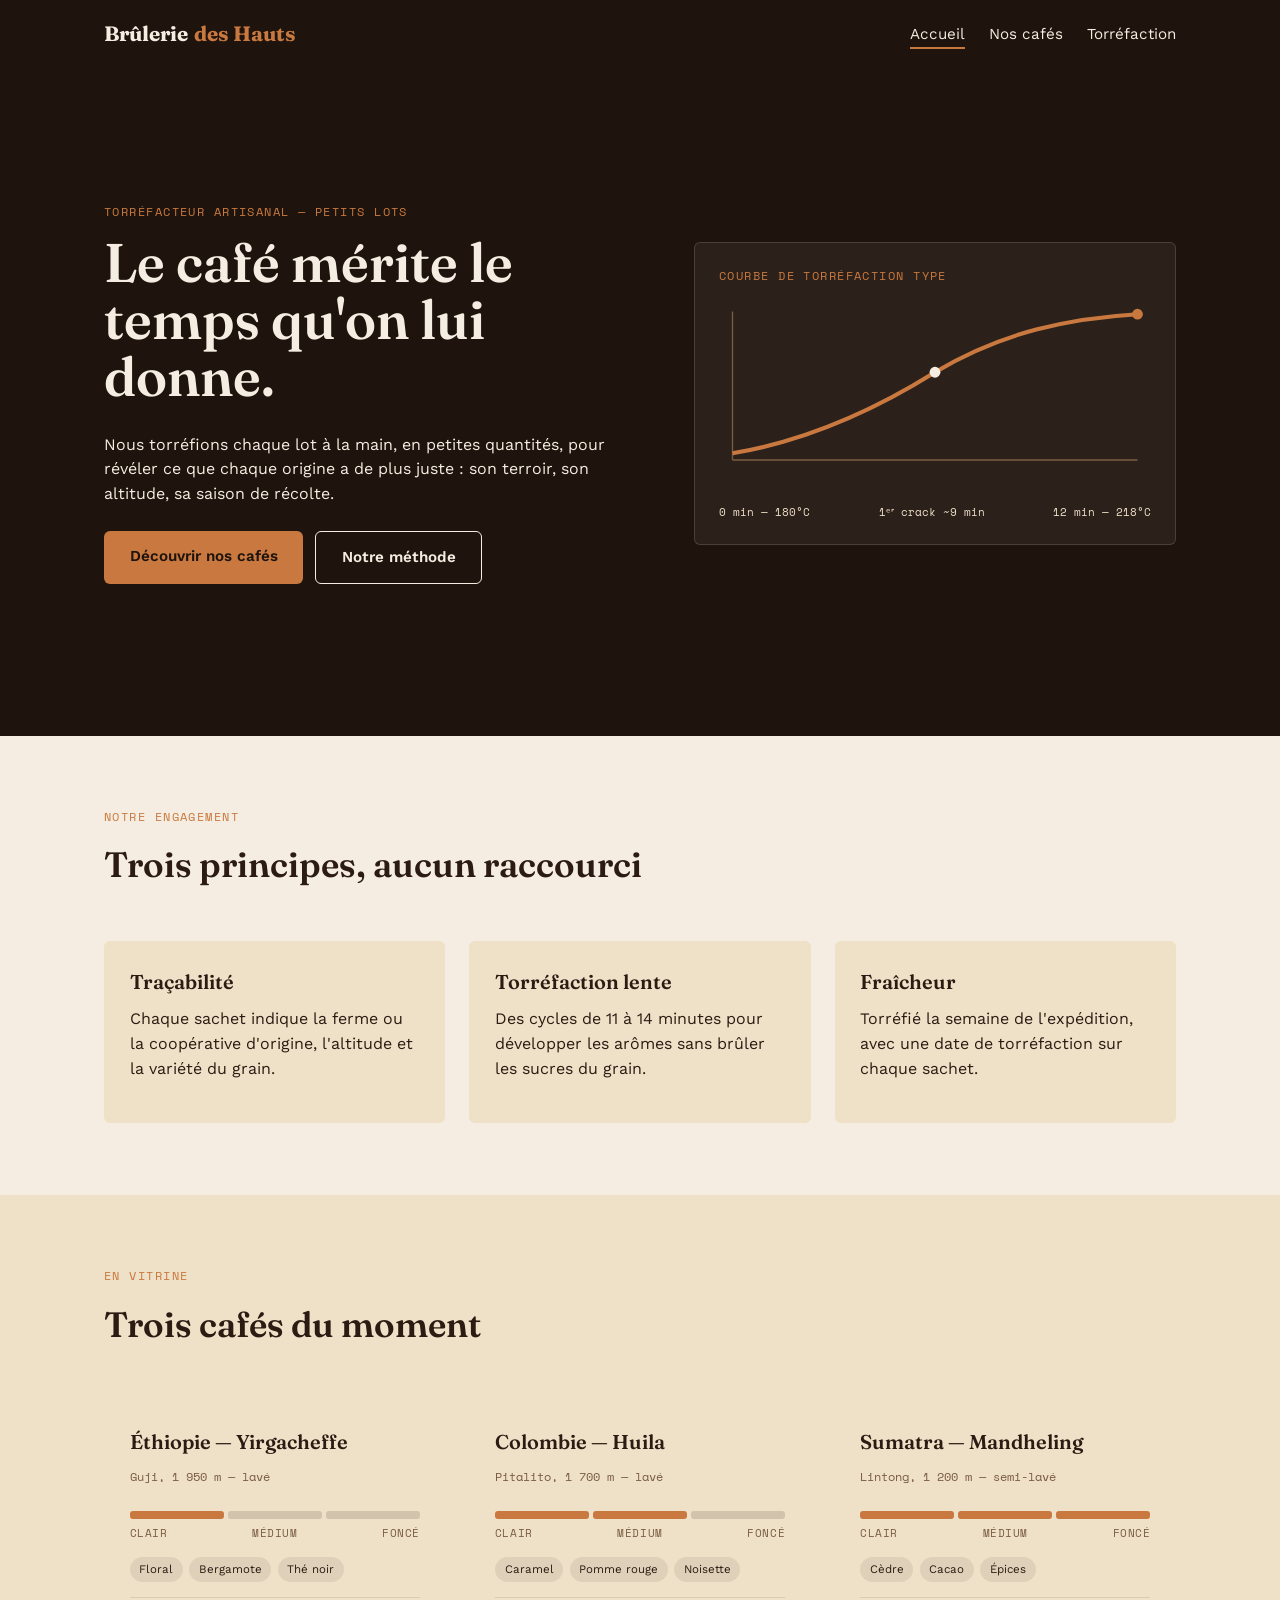
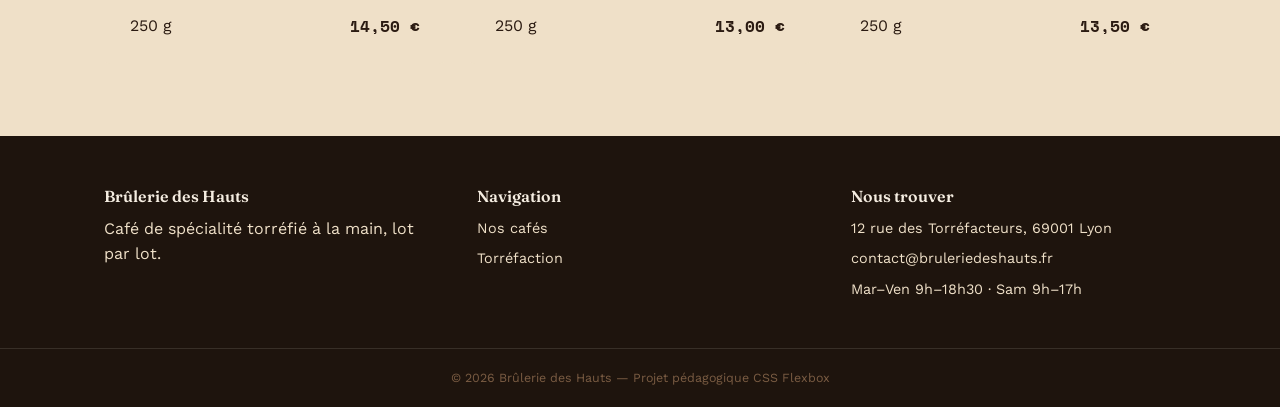
==== index.html @ 4fbc8ac4 "Add files via upload Ajout du site flex" ====
<!DOCTYPE html>
<html lang="fr">
<head>
<meta charset="UTF-8">
<meta name="viewport" content="width=device-width, initial-scale=1.0">
<title>Brûlerie des Hauts — Café torréfié artisanalement</title>
<link rel="stylesheet" href="style.css">
</head>
<body>

<header class="site-header">
  <nav class="nav-bar">
    <a href="index.html" class="logo">Brûlerie <span>des Hauts</span></a>
    <button class="nav-toggle" aria-label="Ouvrir le menu" aria-expanded="false">☰ Menu</button>
    <ul class="nav-links">
      <li><a href="index.html" aria-current="page">Accueil</a></li>
      <li><a href="cafes.html">Nos cafés</a></li>
      <li><a href="torrefaction.html">Torréfaction</a></li>
    </ul>
  </nav>
</header>

<section class="hero">
  <div class="hero-inner">
    <div class="hero-text">
      <p class="eyebrow">Torréfacteur artisanal — petits lots</p>
      <h1>Le café mérite le temps qu'on lui donne.</h1>
      <p>Nous torréfions chaque lot à la main, en petites quantités, pour révéler ce que chaque origine a de plus juste : son terroir, son altitude, sa saison de récolte.</p>
      <div class="hero-actions">
        <a href="cafes.html" class="btn btn-primary">Découvrir nos cafés</a>
        <a href="torrefaction.html" class="btn btn-outline">Notre méthode</a>
      </div>
    </div>
    <div class="hero-visual">
      <div class="roast-curve-card">
        <p class="eyebrow">Courbe de torréfaction type</p>
        <svg viewBox="0 0 320 140" fill="none">
          <line x1="10" y1="120" x2="310" y2="120" stroke="#7A5C43" stroke-width="1"/>
          <line x1="10" y1="10" x2="10" y2="120" stroke="#7A5C43" stroke-width="1"/>
          <path d="M10,115 C 70,105 120,80 160,55 C 210,25 260,15 310,12"
                stroke="#C9793F" stroke-width="3" fill="none"/>
          <circle cx="160" cy="55" r="4" fill="#F5EDE1"/>
          <circle cx="310" cy="12" r="4" fill="#C9793F"/>
        </svg>
        <div class="roast-curve-legend">
          <span>0 min — 180°C</span>
          <span>1ᵉʳ crack ~9 min</span>
          <span>12 min — 218°C</span>
        </div>
      </div>
    </div>
  </div>
</section>

<section>
  <div class="container">
    <div class="section-head">
      <p class="eyebrow">Notre engagement</p>
      <h2>Trois principes, aucun raccourci</h2>
    </div>
    <div class="card-row">
      <div class="card">
        <h3>Traçabilité</h3>
        <p>Chaque sachet indique la ferme ou la coopérative d'origine, l'altitude et la variété du grain.</p>
      </div>
      <div class="card">
        <h3>Torréfaction lente</h3>
        <p>Des cycles de 11 à 14 minutes pour développer les arômes sans brûler les sucres du grain.</p>
      </div>
      <div class="card">
        <h3>Fraîcheur</h3>
        <p>Torréfié la semaine de l'expédition, avec une date de torréfaction sur chaque sachet.</p>
      </div>
    </div>
  </div>
</section>

<section style="background: var(--cream-soft);">
  <div class="container">
    <div class="section-head">
      <p class="eyebrow">En vitrine</p>
      <h2>Trois cafés du moment</h2>
    </div>
    <div class="card-row">
      <div class="coffee-card">
        <h3>Éthiopie — Yirgacheffe</h3>
        <p class="coffee-origin">Guji, 1 950 m — lavé</p>
        <div class="roast-gauge">
          <div class="seg filled"></div><div class="seg"></div><div class="seg"></div>
        </div>
        <div class="roast-gauge-labels"><span>Clair</span><span>Médium</span><span>Foncé</span></div>
        <div class="tag-row">
          <span class="tag">Floral</span><span class="tag">Bergamote</span><span class="tag">Thé noir</span>
        </div>
        <div class="coffee-footer"><span>250 g</span><span class="coffee-price">14,50 €</span></div>
      </div>
      <div class="coffee-card">
        <h3>Colombie — Huila</h3>
        <p class="coffee-origin">Pitalito, 1 700 m — lavé</p>
        <div class="roast-gauge">
          <div class="seg filled"></div><div class="seg filled"></div><div class="seg"></div>
        </div>
        <div class="roast-gauge-labels"><span>Clair</span><span>Médium</span><span>Foncé</span></div>
        <div class="tag-row">
          <span class="tag">Caramel</span><span class="tag">Pomme rouge</span><span class="tag">Noisette</span>
        </div>
        <div class="coffee-footer"><span>250 g</span><span class="coffee-price">13,00 €</span></div>
      </div>
      <div class="coffee-card">
        <h3>Sumatra — Mandheling</h3>
        <p class="coffee-origin">Lintong, 1 200 m — semi-lavé</p>
        <div class="roast-gauge">
          <div class="seg filled"></div><div class="seg filled"></div><div class="seg filled"></div>
        </div>
        <div class="roast-gauge-labels"><span>Clair</span><span>Médium</span><span>Foncé</span></div>
        <div class="tag-row">
          <span class="tag">Cèdre</span><span class="tag">Cacao</span><span class="tag">Épices</span>
        </div>
        <div class="coffee-footer"><span>250 g</span><span class="coffee-price">13,50 €</span></div>
      </div>
    </div>
  </div>
</section>

<footer class="site-footer">
  <div class="footer-inner">
    <div class="footer-col">
      <h3>Brûlerie des Hauts</h3>
      <p>Café de spécialité torréfié à la main, lot par lot.</p>
    </div>
    <div class="footer-col">
      <h3>Navigation</h3>
      <ul>
        <li><a href="cafes.html">Nos cafés</a></li>
        <li><a href="torrefaction.html">Torréfaction</a></li>
      </ul>
    </div>
    <div class="footer-col">
      <h3>Nous trouver</h3>
      <ul>
        <li>12 rue des Torréfacteurs, 69001 Lyon</li>
        <li>contact@bruleriedeshauts.fr</li>
        <li>Mar–Ven 9h–18h30 · Sam 9h–17h</li>
      </ul>
    </div>
  </div>
  <div class="footer-bottom">© 2026 Brûlerie des Hauts — Projet pédagogique CSS Flexbox</div>
</footer>

<script src="script.js"></script>
</body>
</html>
---- style.css ----
/* =========================================================
   BRÛLERIE DES HAUTS — style.css
   Site vitrine responsive construit avec Flexbox
   ========================================================= */

@import url('https://fonts.googleapis.com/css2?family=Fraunces:opsz,wght@9..144,400;9..144,600;9..144,700&family=Work+Sans:wght@400;500;600&family=Space+Mono:wght@400;700&display=swap');

:root {
  /* Palette */
  --bg-espresso: #1E140D;   /* fond sombre, sections "café" */
  --bg-cream: #F5EDE1;      /* fond clair principal */
  --cream-soft: #EFE0C8;    /* fond clair secondaire (cartes) */
  --accent-amber: #C9793F;  /* accent torréfaction */
  --brown-mid: #7A5C43;     /* texte secondaire / bordures */
  --text-dark: #2B1B12;     /* texte sur fond clair */
  --text-light: #F5EDE1;    /* texte sur fond sombre */

  --font-display: 'Fraunces', serif;
  --font-body: 'Work Sans', sans-serif;
  --font-mono: 'Space Mono', monospace;

  --radius: 6px;
  --gap-s: 0.75rem;
  --gap-m: 1.5rem;
  --gap-l: 3rem;
}

* { box-sizing: border-box; }

html { scroll-behavior: smooth; }

body {
  margin: 0;
  font-family: var(--font-body);
  color: var(--text-dark);
  background: var(--bg-cream);
  line-height: 1.55;
}

img { max-width: 100%; display: block; }

a { color: inherit; text-decoration: none; }

h1, h2, h3 {
  font-family: var(--font-display);
  margin: 0 0 0.5em 0;
  font-weight: 600;
}

h1 { font-size: clamp(2.2rem, 5vw, 3.4rem); line-height: 1.05; }
h2 { font-size: clamp(1.6rem, 3.5vw, 2.2rem); }
h3 { font-size: 1.25rem; }

p { margin: 0 0 1em 0; }

.eyebrow {
  font-family: var(--font-mono);
  font-size: 0.75rem;
  letter-spacing: 0.12em;
  text-transform: uppercase;
  color: var(--accent-amber);
}

.container {
  max-width: 1120px;
  margin: 0 auto;
  padding: 0 1.5rem;
}

button, .btn {
  font-family: var(--font-body);
  font-weight: 600;
  font-size: 0.95rem;
  cursor: pointer;
  border: none;
  border-radius: var(--radius);
  padding: 0.85rem 1.6rem;
}

.btn-primary {
  background: var(--accent-amber);
  color: var(--bg-espresso);
}
.btn-primary:hover { background: #b4692f; }

.btn-outline {
  background: transparent;
  border: 1.5px solid var(--text-light);
  color: var(--text-light);
}
.btn-outline:hover { background: rgba(245,237,225,0.1); }

/* =========================================================
   1) EN-TÊTE / NAVIGATION
   Flex row : logo à gauche, liens à droite (justify-content).
   En dessous de 640px : passage en colonne (flex-direction).
   ========================================================= */
.site-header {
  background: var(--bg-espresso);
  color: var(--text-light);
  position: sticky;
  top: 0;
  z-index: 10;
}

.nav-bar {
  display: flex;
  align-items: center;
  justify-content: space-between;
  padding: 1.1rem 1.5rem;
  max-width: 1120px;
  margin: 0 auto;
  gap: var(--gap-m);
}

.logo {
  font-family: var(--font-display);
  font-size: 1.3rem;
  font-weight: 700;
  display: flex;
  align-items: baseline;
  gap: 0.4rem;
}
.logo span { color: var(--accent-amber); }

.nav-links {
  display: flex;
  gap: var(--gap-m);
  list-style: none;
  margin: 0;
  padding: 0;
}

.nav-links a {
  font-size: 0.95rem;
  padding: 0.3rem 0;
  border-bottom: 2px solid transparent;
  transition: border-color 0.2s;
}
.nav-links a:hover,
.nav-links a[aria-current="page"] {
  border-bottom-color: var(--accent-amber);
}

.nav-toggle {
  display: none;
  background: transparent;
  border: 1px solid var(--text-light);
  color: var(--text-light);
  padding: 0.4rem 0.7rem;
}

@media (max-width: 640px) {
  .nav-links {
    display: none;
    flex-direction: column;      /* empilement vertical en mobile */
    width: 100%;
    gap: 0;
    padding: 0 1.5rem 1rem;
  }
  .nav-links.open { display: flex; }
  .nav-links a { display: block; padding: 0.6rem 0; }
  .nav-bar { flex-wrap: wrap; }
  .nav-toggle { display: block; }
}

/* =========================================================
   2) HÉRO
   Flex row : texte / visuel côte à côte, puis empilés en colonne.
   ========================================================= */
.hero {
  background: var(--bg-espresso);
  color: var(--text-light);
}

.hero-inner {
  display: flex;
  align-items: center;
  gap: var(--gap-l);
  padding: 4rem 1.5rem 5rem;
  max-width: 1120px;
  margin: 0 auto;
}

.hero-text { flex: 1 1 420px; }
.hero-visual { flex: 1 1 360px; }

.hero-actions {
  display: flex;
  gap: var(--gap-s);
  flex-wrap: wrap;
  margin-top: 1.5rem;
}

@media (max-width: 800px) {
  .hero-inner { flex-direction: column; }
  .hero-visual { order: -1; }
}

/* ---- Courbe de torréfaction (élément signature, en SVG) ---- */
.roast-curve-card {
  background: rgba(245,237,225,0.06);
  border: 1px solid rgba(245,237,225,0.15);
  border-radius: var(--radius);
  padding: 1.5rem;
}
.roast-curve-card svg { width: 100%; height: auto; }
.roast-curve-legend {
  display: flex;
  justify-content: space-between;
  font-family: var(--font-mono);
  font-size: 0.7rem;
  color: var(--cream-soft);
  margin-top: 0.5rem;
}

/* =========================================================
   3) CARTES EN LIGNE SOUPLE (flex-wrap)
   Nombre de colonnes libre : chaque carte a une largeur de base
   et grandit/rétrécit selon l'espace (flex-grow / flex-shrink).
   ========================================================= */
.card-row {
  display: flex;
  flex-wrap: wrap;
  gap: var(--gap-m);
}

.card {
  flex: 1 1 260px;
  background: var(--cream-soft);
  border-radius: var(--radius);
  padding: 1.6rem;
}

.card-dark {
  background: var(--bg-espresso);
  color: var(--text-light);
}

section { padding: 4.5rem 0; }
.section-head { max-width: 640px; margin-bottom: var(--gap-l); }

/* =========================================================
   4) JAUGE DE TORRÉFACTION (élément signature)
   Barre flex divisée en 3 segments égaux (flex:1 chacun) ;
   le segment atteint est mis en avant.
   ========================================================= */
.roast-gauge {
  display: flex;
  gap: 4px;
  margin: 0.75rem 0 0.4rem;
}
.roast-gauge .seg {
  flex: 1;
  height: 8px;
  border-radius: 3px;
  background: rgba(43,27,18,0.15);
}
.roast-gauge .seg.filled { background: var(--accent-amber); }

.roast-gauge-labels {
  display: flex;
  justify-content: space-between;
  font-family: var(--font-mono);
  font-size: 0.68rem;
  color: var(--brown-mid);
  text-transform: uppercase;
  letter-spacing: 0.05em;
}

/* =========================================================
   5) FICHES CAFÉ (page "Nos cafés")
   Flex column à l'intérieur de chaque carte pour empiler
   nom / origine / jauge / notes / prix, avec justify-content
   qui pousse le prix en bas.
   ========================================================= */
.coffee-card {
  flex: 1 1 300px;
  display: flex;
  flex-direction: column;
  background: var(--cream-soft);
  border-radius: var(--radius);
  padding: 1.6rem;
}

.coffee-origin {
  font-family: var(--font-mono);
  font-size: 0.78rem;
  color: var(--brown-mid);
}

.tag-row {
  display: flex;
  flex-wrap: wrap;
  gap: 0.4rem;
  margin: 0.9rem 0;
}
.tag {
  font-size: 0.72rem;
  background: rgba(43,27,18,0.08);
  padding: 0.25rem 0.6rem;
  border-radius: 999px;
}

.coffee-footer {
  margin-top: auto;              /* pousse la ligne prix tout en bas */
  display: flex;
  justify-content: space-between;
  align-items: center;
  padding-top: 1rem;
  border-top: 1px solid rgba(43,27,18,0.1);
}
.coffee-price {
  font-family: var(--font-mono);
  font-weight: 700;
}

/* =========================================================
   6) CHRONOLOGIE DU PROCÉDÉ (page "Torréfaction")
   Flex row de 5 étapes reliées, qui devient une colonne
   sur petit écran.
   ========================================================= */
.timeline {
  display: flex;
  align-items: flex-start;
  gap: var(--gap-s);
}

.timeline-step {
  flex: 1 1 0;
  display: flex;
  flex-direction: column;
  gap: 0.6rem;
  text-align: left;
}

.timeline-num {
  font-family: var(--font-mono);
  font-size: 0.8rem;
  color: var(--accent-amber);
}

.timeline-divider {
  flex: 0 0 auto;
  width: 2.5rem;
  height: 1px;
  background: var(--brown-mid);
  margin-top: 1.4rem;
}

@media (max-width: 900px) {
  .timeline { flex-direction: column; }
  .timeline-divider { width: 1px; height: 1.5rem; margin-left: 0.1rem; }
}

/* =========================================================
   7) PIED DE PAGE
   Flex row : colonnes de liens + mentions, empilé en mobile.
   ========================================================= */
.site-footer {
  background: var(--bg-espresso);
  color: var(--cream-soft);
}

.footer-inner {
  display: flex;
  justify-content: space-between;
  flex-wrap: wrap;
  gap: var(--gap-l);
  padding: 3rem 1.5rem;
  max-width: 1120px;
  margin: 0 auto;
}

.footer-col { flex: 1 1 200px; }
.footer-col h3 { font-size: 1rem; color: var(--text-light); }
.footer-col ul { list-style: none; margin: 0; padding: 0; display: flex; flex-direction: column; gap: 0.5rem; font-size: 0.9rem; }

.footer-bottom {
  border-top: 1px solid rgba(245,237,225,0.12);
  text-align: center;
  font-size: 0.78rem;
  padding: 1.2rem;
  color: var(--brown-mid);
}
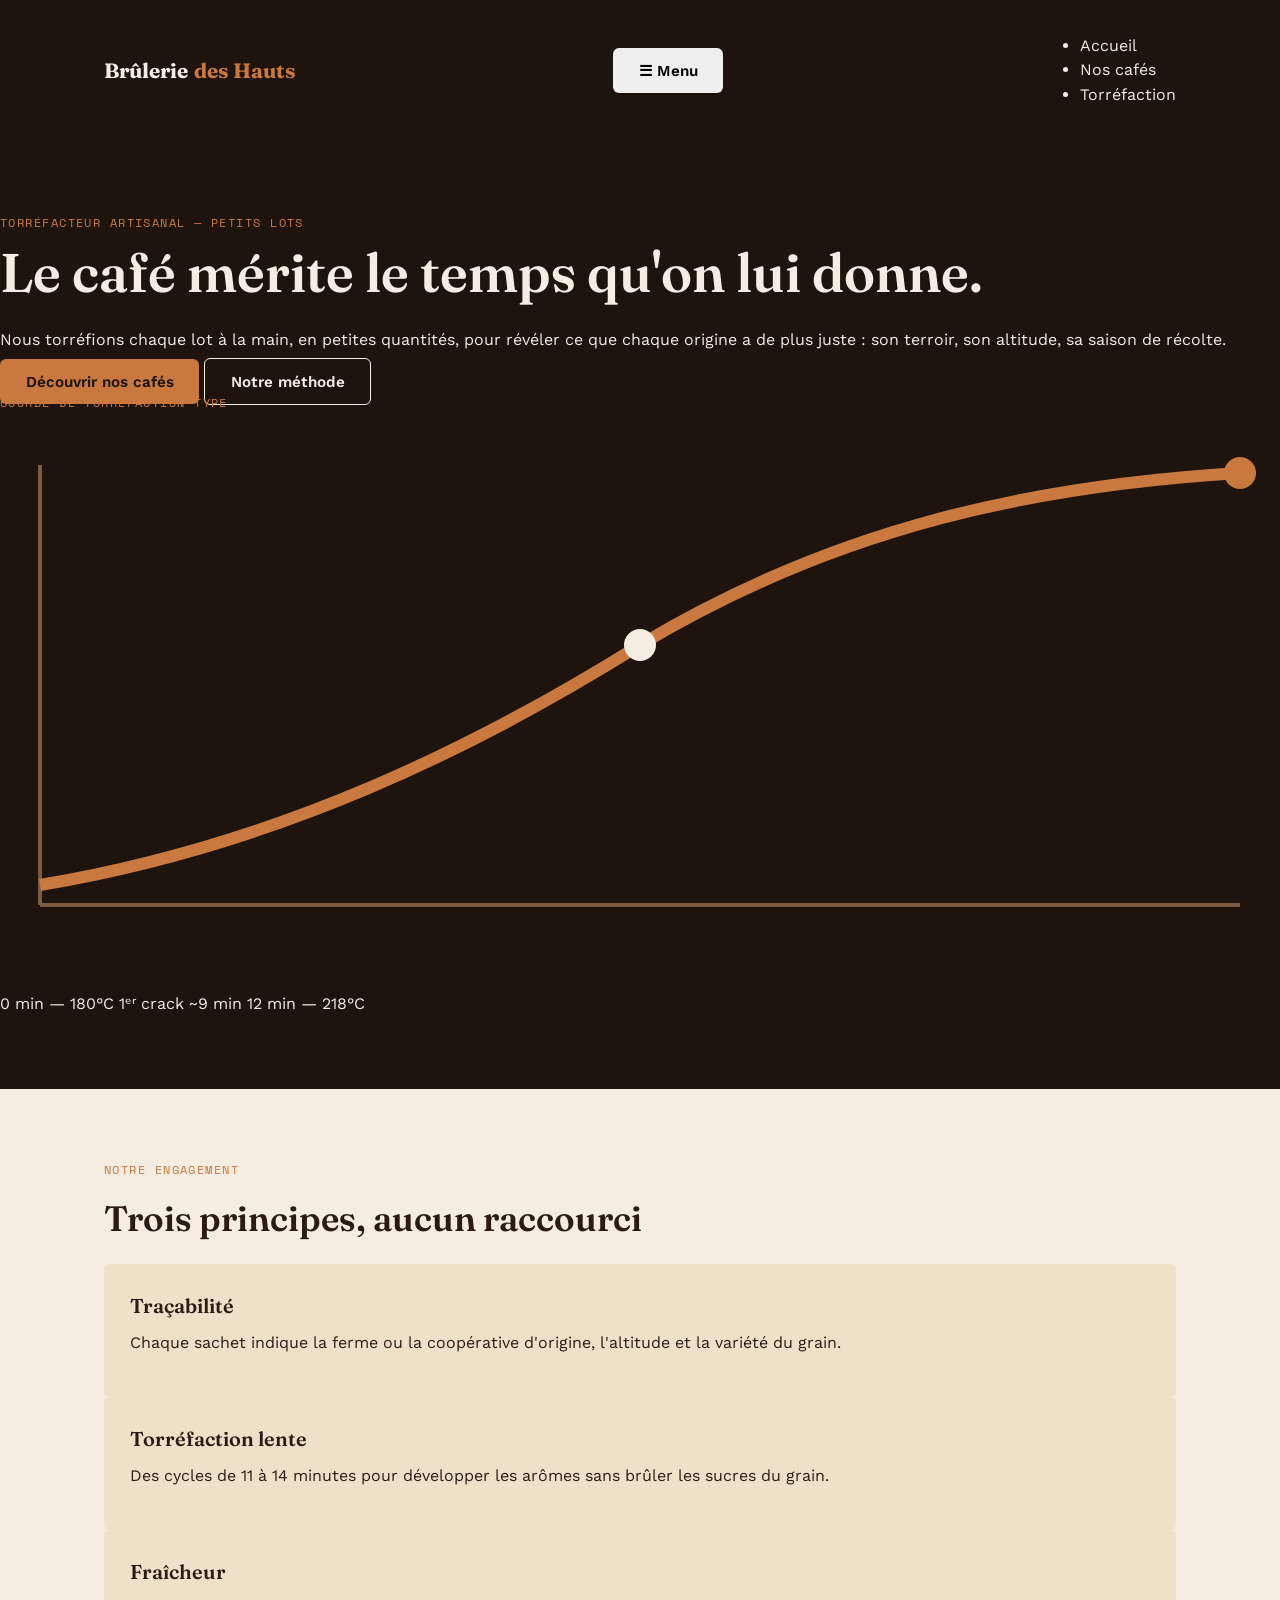
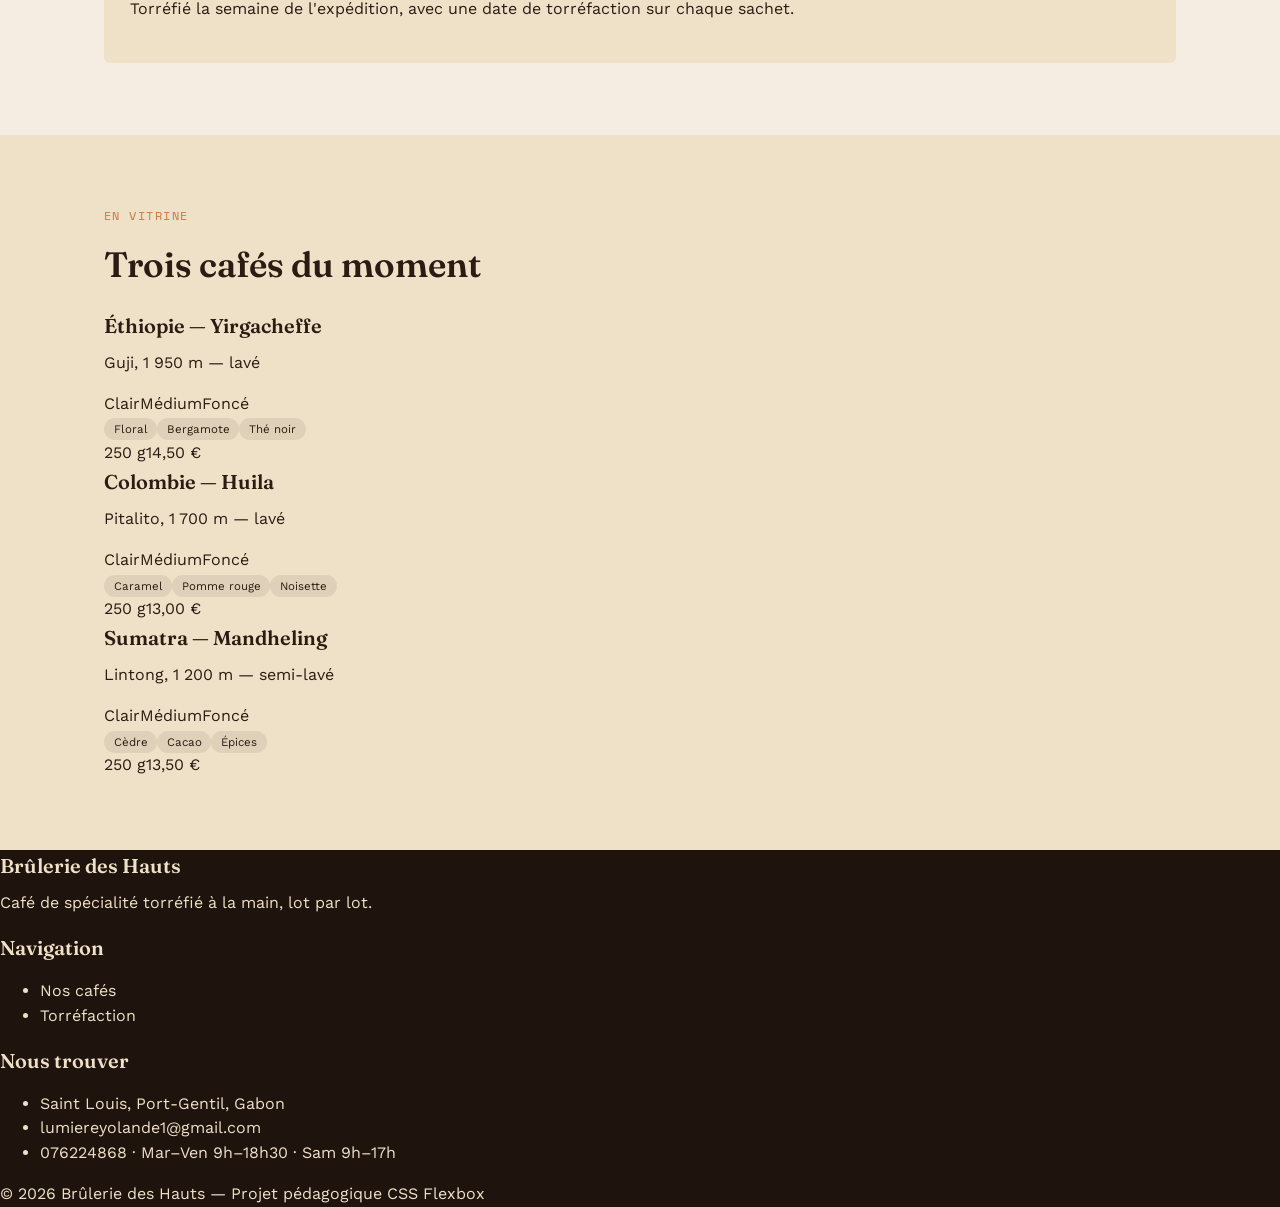
==== commit 521909a1: "Update index.html" ====
--- a/index.html
+++ b/index.html
@@ -1,4 +1,4 @@
-<!DOCTYPE html>
+      <!DOCTYPE html>
 <html lang="fr">
 <head>
 <meta charset="UTF-8">
@@ -11,8 +11,8 @@
 <header class="site-header">
   <nav class="nav-bar">
     <a href="index.html" class="logo">Brûlerie <span>des Hauts</span></a>
-    <button class="nav-toggle" aria-label="Ouvrir le menu" aria-expanded="false">☰ Menu</button>
-    <ul class="nav-links">
+    <button class="btn-menu" aria-label="Ouvrir le menu" aria-expanded="false">☰ Menu</button>
+    <ul class="liens-nav">
       <li><a href="index.html" aria-current="page">Accueil</a></li>
       <li><a href="cafes.html">Nos cafés</a></li>
       <li><a href="torrefaction.html">Torréfaction</a></li>
@@ -21,18 +21,18 @@
 </header>
 
 <section class="hero">
-  <div class="hero-inner">
+  <div class="hero-contenu">
     <div class="hero-text">
       <p class="eyebrow">Torréfacteur artisanal — petits lots</p>
       <h1>Le café mérite le temps qu'on lui donne.</h1>
       <p>Nous torréfions chaque lot à la main, en petites quantités, pour révéler ce que chaque origine a de plus juste : son terroir, son altitude, sa saison de récolte.</p>
-      <div class="hero-actions">
+      <div class="hero-boutons">
         <a href="cafes.html" class="btn btn-primary">Découvrir nos cafés</a>
         <a href="torrefaction.html" class="btn btn-outline">Notre méthode</a>
       </div>
     </div>
     <div class="hero-visual">
-      <div class="roast-curve-card">
+      <div class="encart-courbe">
         <p class="eyebrow">Courbe de torréfaction type</p>
         <svg viewBox="0 0 320 140" fill="none">
           <line x1="10" y1="120" x2="310" y2="120" stroke="#7A5C43" stroke-width="1"/>
@@ -42,7 +42,7 @@
           <circle cx="160" cy="55" r="4" fill="#F5EDE1"/>
           <circle cx="310" cy="12" r="4" fill="#C9793F"/>
         </svg>
-        <div class="roast-curve-legend">
+        <div class="legende-courbe">
           <span>0 min — 180°C</span>
           <span>1ᵉʳ crack ~9 min</span>
           <span>12 min — 218°C</span>
@@ -54,11 +54,11 @@
 
 <section>
   <div class="container">
-    <div class="section-head">
+    <div class="entete-section">
       <p class="eyebrow">Notre engagement</p>
       <h2>Trois principes, aucun raccourci</h2>
     </div>
-    <div class="card-row">
+    <div class="ligne-cartes">
       <div class="card">
         <h3>Traçabilité</h3>
         <p>Chaque sachet indique la ferme ou la coopérative d'origine, l'altitude et la variété du grain.</p>
@@ -77,76 +77,76 @@
 
 <section style="background: var(--cream-soft);">
   <div class="container">
-    <div class="section-head">
+    <div class="entete-section">
       <p class="eyebrow">En vitrine</p>
       <h2>Trois cafés du moment</h2>
     </div>
-    <div class="card-row">
-      <div class="coffee-card">
+    <div class="ligne-cartes">
+      <div class="carte-cafe">
         <h3>Éthiopie — Yirgacheffe</h3>
-        <p class="coffee-origin">Guji, 1 950 m — lavé</p>
-        <div class="roast-gauge">
-          <div class="seg filled"></div><div class="seg"></div><div class="seg"></div>
+        <p class="cafe-origine">Guji, 1 950 m — lavé</p>
+        <div class="jauge">
+          <div class="seg actif"></div><div class="seg"></div><div class="seg"></div>
         </div>
-        <div class="roast-gauge-labels"><span>Clair</span><span>Médium</span><span>Foncé</span></div>
-        <div class="tag-row">
+        <div class="jauge-labels"><span>Clair</span><span>Médium</span><span>Foncé</span></div>
+        <div class="liste-tags">
           <span class="tag">Floral</span><span class="tag">Bergamote</span><span class="tag">Thé noir</span>
         </div>
-        <div class="coffee-footer"><span>250 g</span><span class="coffee-price">14,50 €</span></div>
+        <div class="cafe-footer"><span>250 g</span><span class="cafe-prix">14,50 €</span></div>
       </div>
-      <div class="coffee-card">
+      <div class="carte-cafe">
         <h3>Colombie — Huila</h3>
-        <p class="coffee-origin">Pitalito, 1 700 m — lavé</p>
-        <div class="roast-gauge">
-          <div class="seg filled"></div><div class="seg filled"></div><div class="seg"></div>
+        <p class="cafe-origine">Pitalito, 1 700 m — lavé</p>
+        <div class="jauge">
+          <div class="seg actif"></div><div class="seg actif"></div><div class="seg"></div>
         </div>
-        <div class="roast-gauge-labels"><span>Clair</span><span>Médium</span><span>Foncé</span></div>
-        <div class="tag-row">
+        <div class="jauge-labels"><span>Clair</span><span>Médium</span><span>Foncé</span></div>
+        <div class="liste-tags">
           <span class="tag">Caramel</span><span class="tag">Pomme rouge</span><span class="tag">Noisette</span>
         </div>
-        <div class="coffee-footer"><span>250 g</span><span class="coffee-price">13,00 €</span></div>
+        <div class="cafe-footer"><span>250 g</span><span class="cafe-prix">13,00 €</span></div>
       </div>
-      <div class="coffee-card">
+      <div class="carte-cafe">
         <h3>Sumatra — Mandheling</h3>
-        <p class="coffee-origin">Lintong, 1 200 m — semi-lavé</p>
-        <div class="roast-gauge">
-          <div class="seg filled"></div><div class="seg filled"></div><div class="seg filled"></div>
+        <p class="cafe-origine">Lintong, 1 200 m — semi-lavé</p>
+        <div class="jauge">
+          <div class="seg actif"></div><div class="seg actif"></div><div class="seg actif"></div>
         </div>
-        <div class="roast-gauge-labels"><span>Clair</span><span>Médium</span><span>Foncé</span></div>
-        <div class="tag-row">
+        <div class="jauge-labels"><span>Clair</span><span>Médium</span><span>Foncé</span></div>
+        <div class="liste-tags">
           <span class="tag">Cèdre</span><span class="tag">Cacao</span><span class="tag">Épices</span>
         </div>
-        <div class="coffee-footer"><span>250 g</span><span class="coffee-price">13,50 €</span></div>
+        <div class="cafe-footer"><span>250 g</span><span class="cafe-prix">13,50 €</span></div>
       </div>
     </div>
   </div>
 </section>
 
 <footer class="site-footer">
-  <div class="footer-inner">
-    <div class="footer-col">
+  <div class="footer-contenu">
+    <div class="footer-colonne">
       <h3>Brûlerie des Hauts</h3>
       <p>Café de spécialité torréfié à la main, lot par lot.</p>
     </div>
-    <div class="footer-col">
+    <div class="footer-colonne">
       <h3>Navigation</h3>
       <ul>
         <li><a href="cafes.html">Nos cafés</a></li>
         <li><a href="torrefaction.html">Torréfaction</a></li>
       </ul>
     </div>
-    <div class="footer-col">
+    <div class="footer-colonne">
       <h3>Nous trouver</h3>
       <ul>
-        <li>12 rue des Torréfacteurs, 69001 Lyon</li>
-        <li>contact@bruleriedeshauts.fr</li>
-        <li>Mar–Ven 9h–18h30 · Sam 9h–17h</li>
+        <li>Saint Louis, Port-Gentil, Gabon</li>
+        <li>lumiereyolande1@gmail.com</li>
+        <li>076224868 · Mar–Ven 9h–18h30 · Sam 9h–17h</li>
       </ul>
     </div>
   </div>
-  <div class="footer-bottom">© 2026 Brûlerie des Hauts — Projet pédagogique CSS Flexbox</div>
+  <div class="footer-bas">© 2026 Brûlerie des Hauts — Projet pédagogique CSS Flexbox</div>
 </footer>
 
 <script src="script.js"></script>
 </body>
-</html>
+  </html>
